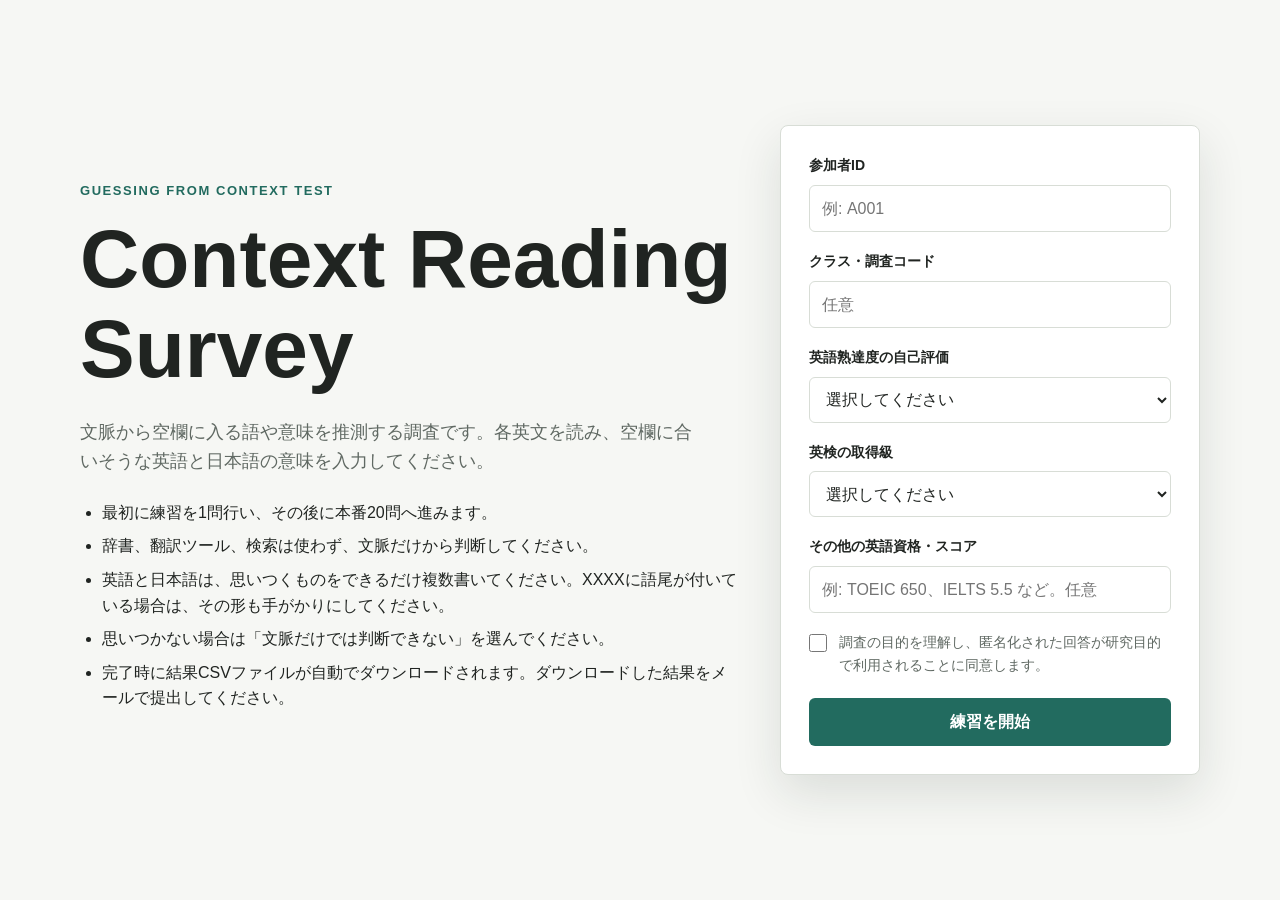
==== index.html @ 4c01d098 "Make survey available from Pages root" ====
<!doctype html>
<html lang="ja">
  <head>
    <meta charset="utf-8">
    <meta name="viewport" content="width=device-width, initial-scale=1">
    <title>GCT Cloze Survey</title>
    <link rel="stylesheet" href="assets/styles.css">
  </head>
  <body>
    <main class="app-shell">
      <section id="intro-view" class="screen is-active" aria-labelledby="intro-title">
        <div class="intro-grid">
          <div class="intro-copy">
            <p class="eyebrow">Guessing from Context Test</p>
            <h1 id="intro-title">Context Reading Survey</h1>
            <p>
              文脈から空欄に入る語や意味を推測する調査です。各英文を読み、空欄に合いそうな英語と日本語の意味を入力してください。
            </p>
            <ul class="instruction-list">
              <li>最初に練習を1問行い、その後に本番20問へ進みます。</li>
              <li>辞書、翻訳ツール、検索は使わず、文脈だけから判断してください。</li>
              <li>英語と日本語は、思いつくものをできるだけ複数書いてください。XXXXに語尾が付いている場合は、その形も手がかりにしてください。</li>
              <li>思いつかない場合は「文脈だけでは判断できない」を選んでください。</li>
              <li>完了時に結果CSVファイルが自動でダウンロードされます。ダウンロードした結果をメールで提出してください。</li>
            </ul>
          </div>

          <form id="participant-form" class="panel" autocomplete="off">
            <div class="field">
              <label for="participant-id">参加者ID</label>
              <input id="participant-id" name="participantId" type="text" placeholder="例: A001">
            </div>

            <div class="field">
              <label for="group-code">クラス・調査コード</label>
              <input id="group-code" name="groupCode" type="text" placeholder="任意">
            </div>

            <div class="field">
              <label for="english-level">英語熟達度の自己評価</label>
              <select id="english-level" name="englishLevel">
                <option value="">選択してください</option>
                <option value="beginner">初級</option>
                <option value="lower_intermediate">初中級</option>
                <option value="intermediate">中級</option>
                <option value="upper_intermediate">中上級</option>
                <option value="advanced">上級</option>
              </select>
            </div>

            <div class="field">
              <label for="eiken-level">英検の取得級</label>
              <select id="eiken-level" name="eikenLevel">
                <option value="">選択してください</option>
                <option value="none">取得なし</option>
                <option value="grade_5">5級</option>
                <option value="grade_4">4級</option>
                <option value="grade_3">3級</option>
                <option value="pre_2">準2級</option>
                <option value="grade_2">2級</option>
                <option value="pre_1">準1級</option>
                <option value="grade_1">1級</option>
                <option value="not_sure">わからない</option>
                <option value="prefer_not_to_answer">回答しない</option>
              </select>
            </div>

            <div class="field">
              <label for="other-qualification">その他の英語資格・スコア</label>
              <input id="other-qualification" name="otherQualification" type="text" placeholder="例: TOEIC 650、IELTS 5.5 など。任意">
            </div>

            <label class="check-row">
              <input id="consent" name="consent" type="checkbox" required>
              <span>調査の目的を理解し、匿名化された回答が研究目的で利用されることに同意します。</span>
            </label>

            <button class="primary-action" type="submit">練習を開始</button>
          </form>
        </div>
      </section>

      <section id="task-view" class="screen" aria-labelledby="task-title">
        <header class="task-header">
          <div>
            <p class="eyebrow">Cloze task</p>
            <h2 id="task-title">空欄補充</h2>
          </div>
          <div class="progress-block" aria-live="polite">
            <span id="progress-label">0 / 0</span>
            <div class="progress-track" aria-hidden="true">
              <div id="progress-bar" class="progress-bar"></div>
            </div>
          </div>
        </header>

        <article class="task-layout">
          <section class="passage-panel" aria-label="英文パッセージ">
            <div id="passage" class="passage"></div>
          </section>

          <form id="response-form" class="response-panel">
            <div class="field">
              <label for="answer-english">Q1. XXXXで示された箇所に当てはまる英語をできるだけたくさん書いてください</label>
              <textarea id="answer-english" name="answerEnglish" rows="4" spellcheck="false" autocomplete="off" placeholder="語形も含めて、1行に1つ、またはカンマで区切って入力"></textarea>
            </div>

            <div class="field">
              <label for="answer-japanese">Q2. XXXXで示された箇所に当てはまる日本語の意味をできるだけたくさん書いてください</label>
              <textarea id="answer-japanese" name="answerJapanese" rows="4" autocomplete="off" placeholder="1行に1つ、または読点・カンマで区切って入力"></textarea>
            </div>

            <label class="check-row">
              <input id="unknown" name="unknown" type="checkbox">
              <span>文脈だけでは判断できない</span>
            </label>

            <div class="field">
              <div class="range-label">
                <label for="confidence">確信度</label>
                <output id="confidence-output" for="confidence">50</output>
              </div>
              <input id="confidence" name="confidence" type="range" min="0" max="100" step="1" value="50">
            </div>

            <div class="button-row">
              <button id="back-button" class="secondary-action" type="button">戻る</button>
              <button id="next-button" class="primary-action" type="submit">次へ</button>
            </div>
          </form>
        </article>
      </section>

      <section id="done-view" class="screen" aria-labelledby="done-title">
        <div class="done-panel">
          <p class="eyebrow">Completed</p>
          <h2 id="done-title">回答が完了しました</h2>
          <p id="submit-status">回答データを準備しています。</p>
          <p id="email-instruction" class="email-instruction">
            ダウンロードした結果をメールで提出してください。
          </p>
          <div class="button-row">
            <a id="email-button" class="primary-action" href="#">提出メールを作成</a>
            <button id="download-button" class="secondary-action" type="button">CSVを再ダウンロード</button>
            <button id="restart-button" class="text-action" type="button">最初からやり直す</button>
          </div>
        </div>
      </section>
    </main>

    <script src="config.js"></script>
    <script src="assets/app.js"></script>
  </body>
</html>
---- assets/styles.css ----
:root {
  color-scheme: light;
  --bg: #f6f7f4;
  --surface: #ffffff;
  --text: #202421;
  --muted: #606963;
  --line: #d8ddd6;
  --accent: #226b5f;
  --accent-strong: #164d44;
  --accent-soft: #d9ebe6;
  --warning: #a44322;
  --shadow: 0 18px 48px rgba(27, 42, 34, 0.12);
}

* {
  box-sizing: border-box;
}

body {
  margin: 0;
  min-height: 100vh;
  background: var(--bg);
  color: var(--text);
  font-family: -apple-system, BlinkMacSystemFont, "Segoe UI", sans-serif;
  line-height: 1.6;
}

button,
input,
select,
a.primary-action,
a.secondary-action,
a.text-action {
  font: inherit;
}

.app-shell {
  width: min(1120px, calc(100% - 32px));
  margin: 0 auto;
  padding: 40px 0;
}

.screen {
  display: none;
}

.screen.is-active {
  display: block;
}

.intro-grid {
  display: grid;
  grid-template-columns: minmax(0, 1fr) minmax(320px, 420px);
  gap: 40px;
  align-items: center;
  min-height: calc(100vh - 80px);
}

.intro-copy h1,
.done-panel h2,
.task-header h2 {
  margin: 0;
  letter-spacing: 0;
  line-height: 1.1;
}

.intro-copy h1 {
  max-width: 720px;
  font-size: clamp(42px, 7vw, 82px);
}

.intro-copy p:not(.eyebrow) {
  max-width: 620px;
  margin: 24px 0 0;
  color: var(--muted);
  font-size: 18px;
}

.instruction-list {
  max-width: 680px;
  margin: 24px 0 0;
  padding-left: 22px;
  color: var(--text);
}

.instruction-list li {
  margin: 8px 0;
}

.eyebrow {
  margin: 0 0 12px;
  color: var(--accent);
  font-size: 13px;
  font-weight: 700;
  letter-spacing: 0.12em;
  text-transform: uppercase;
}

.panel,
.response-panel,
.passage-panel,
.done-panel {
  background: var(--surface);
  border: 1px solid var(--line);
  border-radius: 8px;
  box-shadow: var(--shadow);
}

.panel {
  padding: 28px;
}

.field {
  display: grid;
  gap: 8px;
  margin-bottom: 18px;
}

label,
.range-label {
  color: var(--text);
  font-size: 14px;
  font-weight: 700;
}

input[type="text"],
select,
textarea {
  width: 100%;
  min-height: 46px;
  border: 1px solid var(--line);
  border-radius: 6px;
  background: #fff;
  color: var(--text);
  padding: 10px 12px;
}

input[type="text"]:focus,
select:focus,
textarea:focus,
input[type="range"]:focus-visible,
button:focus-visible {
  outline: 3px solid rgba(34, 107, 95, 0.25);
  outline-offset: 2px;
}

textarea {
  min-height: 110px;
  resize: vertical;
}

textarea:disabled {
  background: #f1f3ef;
  color: var(--muted);
}

.check-row {
  display: grid;
  grid-template-columns: 20px 1fr;
  gap: 10px;
  align-items: start;
  margin: 8px 0 22px;
  color: var(--muted);
  font-weight: 500;
}

.check-row input {
  width: 18px;
  height: 18px;
  margin: 3px 0 0;
  accent-color: var(--accent);
}

.primary-action,
.secondary-action,
.text-action {
  display: inline-flex;
  align-items: center;
  justify-content: center;
  min-height: 44px;
  border-radius: 6px;
  border: 1px solid transparent;
  padding: 10px 16px;
  cursor: pointer;
  font-weight: 750;
  text-align: center;
  text-decoration: none;
}

.primary-action {
  width: 100%;
  background: var(--accent);
  color: #fff;
}

.primary-action:hover {
  background: var(--accent-strong);
}

.secondary-action {
  background: #fff;
  border-color: var(--line);
  color: var(--text);
}

.secondary-action:hover {
  border-color: var(--accent);
}

.text-action {
  background: transparent;
  color: var(--accent);
}

.task-header {
  display: flex;
  justify-content: space-between;
  gap: 24px;
  align-items: end;
  margin-bottom: 24px;
}

.task-header h2,
.done-panel h2 {
  font-size: 34px;
}

.progress-block {
  width: min(300px, 42vw);
}

#progress-label {
  display: block;
  margin-bottom: 8px;
  color: var(--muted);
  font-size: 14px;
  font-weight: 700;
  text-align: right;
}

.progress-track {
  height: 10px;
  overflow: hidden;
  border-radius: 999px;
  background: #e4e8e1;
}

.progress-bar {
  width: 0;
  height: 100%;
  border-radius: inherit;
  background: var(--accent);
  transition: width 180ms ease;
}

.task-layout {
  display: grid;
  grid-template-columns: minmax(0, 1fr) minmax(300px, 360px);
  gap: 24px;
  align-items: start;
}

.passage-panel {
  min-height: 360px;
  padding: 34px;
}

.passage {
  font-size: 22px;
  line-height: 1.85;
}

.blank {
  display: inline-flex;
  min-width: 82px;
  padding: 0 8px;
  justify-content: center;
  font-weight: 700;
  border-bottom: 3px solid var(--accent);
  color: var(--text);
  transform: translateY(-2px);
}

.response-panel {
  padding: 24px;
  position: sticky;
  top: 24px;
}

.range-label {
  display: flex;
  justify-content: space-between;
  gap: 12px;
}

input[type="range"] {
  width: 100%;
  accent-color: var(--accent);
}

.button-row {
  display: flex;
  gap: 12px;
  align-items: center;
}

.button-row .primary-action,
.button-row .secondary-action {
  width: auto;
  flex: 1;
}

.done-panel {
  width: min(680px, 100%);
  margin: 16vh auto 0;
  padding: 34px;
}

.done-panel p:not(.eyebrow) {
  color: var(--muted);
}

.done-panel code {
  color: var(--text);
  font-family: ui-monospace, SFMono-Regular, Menlo, Consolas, monospace;
  font-size: 0.95em;
}

.email-instruction {
  margin-top: 10px;
}

.is-hidden {
  display: none !important;
}

.error-text {
  color: var(--warning);
}

@media (max-width: 820px) {
  .app-shell {
    width: min(100% - 24px, 720px);
    padding: 24px 0;
  }

  .intro-grid,
  .task-layout {
    grid-template-columns: 1fr;
  }

  .intro-grid {
    min-height: auto;
    gap: 28px;
  }

  .intro-copy h1 {
    font-size: 46px;
  }

  .task-header {
    align-items: stretch;
    flex-direction: column;
  }

  .progress-block {
    width: 100%;
  }

  #progress-label {
    text-align: left;
  }

  .passage-panel {
    min-height: 0;
    padding: 24px;
  }

  .passage {
    font-size: 18px;
  }

  .response-panel {
    position: static;
  }
}
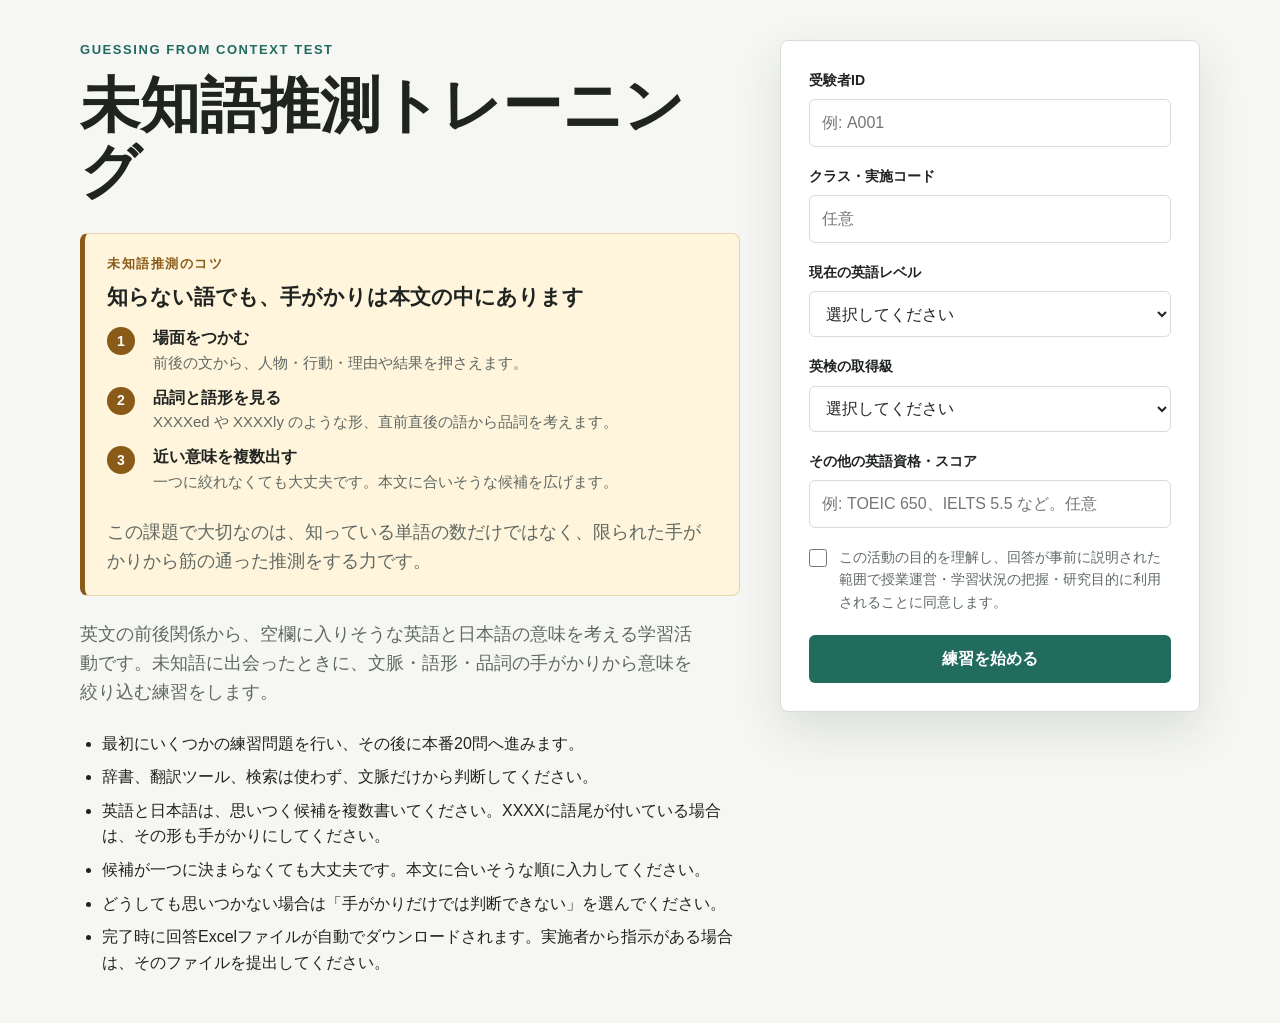
==== commit 323bef76: "Make cloze activity classroom-ready" ====
--- a/index.html
+++ b/index.html
@@ -3,7 +3,7 @@
   <head>
     <meta charset="utf-8">
     <meta name="viewport" content="width=device-width, initial-scale=1">
-    <title>GCT Cloze Survey</title>
+    <title>GCT 未知語推測トレーニング</title>
     <link rel="stylesheet" href="assets/styles.css">
   </head>
   <body>
@@ -12,32 +12,67 @@
         <div class="intro-grid">
           <div class="intro-copy">
             <p class="eyebrow">Guessing from Context Test</p>
-            <h1 id="intro-title">Context Reading Survey</h1>
+            <h1 id="intro-title">未知語推測トレーニング</h1>
+
+            <section class="strategy-panel" aria-labelledby="strategy-title">
+              <p class="eyebrow">未知語推測のコツ</p>
+              <h2 id="strategy-title">知らない語でも、手がかりは本文の中にあります</h2>
+              <ol class="strategy-list">
+                <li>
+                  <strong>場面をつかむ</strong>
+                  <span>前後の文から、人物・行動・理由や結果を押さえます。</span>
+                </li>
+                <li>
+                  <strong>品詞と語形を見る</strong>
+                  <span>XXXXed や XXXXly のような形、直前直後の語から品詞を考えます。</span>
+                </li>
+                <li>
+                  <strong>近い意味を複数出す</strong>
+                  <span>一つに絞れなくても大丈夫です。本文に合いそうな候補を広げます。</span>
+                </li>
+              </ol>
+              <p class="strategy-note">
+                この課題で大切なのは、知っている単語の数だけではなく、限られた手がかりから筋の通った推測をする力です。
+              </p>
+            </section>
+
             <p>
-              文脈から空欄に入る語や意味を推測する調査です。各英文を読み、空欄に合いそうな英語と日本語の意味を入力してください。
+              英文の前後関係から、空欄に入りそうな英語と日本語の意味を考える学習活動です。未知語に出会ったときに、文脈・語形・品詞の手がかりから意味を絞り込む練習をします。
             </p>
             <ul class="instruction-list">
-              <li>最初に練習を1問行い、その後に本番20問へ進みます。</li>
+              <li>最初にいくつかの練習問題を行い、その後に本番20問へ進みます。</li>
               <li>辞書、翻訳ツール、検索は使わず、文脈だけから判断してください。</li>
-              <li>英語と日本語は、思いつくものをできるだけ複数書いてください。XXXXに語尾が付いている場合は、その形も手がかりにしてください。</li>
-              <li>思いつかない場合は「文脈だけでは判断できない」を選んでください。</li>
-              <li>完了時に結果CSVファイルが自動でダウンロードされます。ダウンロードした結果をメールで提出してください。</li>
+              <li>英語と日本語は、思いつく候補を複数書いてください。XXXXに語尾が付いている場合は、その形も手がかりにしてください。</li>
+              <li>候補が一つに決まらなくても大丈夫です。本文に合いそうな順に入力してください。</li>
+              <li>どうしても思いつかない場合は「手がかりだけでは判断できない」を選んでください。</li>
+              <li>完了時に回答Excelファイルが自動でダウンロードされます。実施者から指示がある場合は、そのファイルを提出してください。</li>
             </ul>
           </div>
 
           <form id="participant-form" class="panel" autocomplete="off">
+            <div id="draft-banner" class="draft-banner is-hidden" role="status" aria-live="polite">
+              <p>
+                <strong>途中の回答があります</strong>
+                <span>同じ受験者の場合は続きから再開できます。共有端末で別の受験者が使う場合は、新しく開始してください。</span>
+              </p>
+              <div class="draft-actions">
+                <button id="resume-draft-button" class="secondary-action" type="button">続きから再開</button>
+                <button id="clear-draft-button" class="text-action" type="button">新しく開始</button>
+              </div>
+            </div>
+
             <div class="field">
-              <label for="participant-id">参加者ID</label>
+              <label for="participant-id">受験者ID</label>
               <input id="participant-id" name="participantId" type="text" placeholder="例: A001">
             </div>
 
             <div class="field">
-              <label for="group-code">クラス・調査コード</label>
+              <label for="group-code">クラス・実施コード</label>
               <input id="group-code" name="groupCode" type="text" placeholder="任意">
             </div>
 
             <div class="field">
-              <label for="english-level">英語熟達度の自己評価</label>
+              <label for="english-level">現在の英語レベル</label>
               <select id="english-level" name="englishLevel">
                 <option value="">選択してください</option>
                 <option value="beginner">初級</option>
@@ -72,10 +107,10 @@
 
             <label class="check-row">
               <input id="consent" name="consent" type="checkbox" required>
-              <span>調査の目的を理解し、匿名化された回答が研究目的で利用されることに同意します。</span>
+              <span>この活動の目的を理解し、回答が事前に説明された範囲で授業運営・学習状況の把握・研究目的に利用されることに同意します。</span>
             </label>
 
-            <button class="primary-action" type="submit">練習を開始</button>
+            <button class="primary-action" type="submit">練習を始める</button>
           </form>
         </div>
       </section>
@@ -83,8 +118,8 @@
       <section id="task-view" class="screen" aria-labelledby="task-title">
         <header class="task-header">
           <div>
-            <p class="eyebrow">Cloze task</p>
-            <h2 id="task-title">空欄補充</h2>
+            <p class="eyebrow">Context clue practice</p>
+            <h2 id="task-title">文脈から推測</h2>
           </div>
           <div class="progress-block" aria-live="polite">
             <span id="progress-label">0 / 0</span>
@@ -101,18 +136,18 @@
 
           <form id="response-form" class="response-panel">
             <div class="field">
-              <label for="answer-english">Q1. XXXXで示された箇所に当てはまる英語をできるだけたくさん書いてください</label>
-              <textarea id="answer-english" name="answerEnglish" rows="4" spellcheck="false" autocomplete="off" placeholder="語形も含めて、1行に1つ、またはカンマで区切って入力"></textarea>
+              <label for="answer-english">Q1. XXXXに入りそうな英語候補</label>
+              <textarea id="answer-english" name="answerEnglish" rows="4" spellcheck="false" autocomplete="off" placeholder="例: 動詞や名詞など。1行に1つ、またはカンマで区切って入力"></textarea>
             </div>
 
             <div class="field">
-              <label for="answer-japanese">Q2. XXXXで示された箇所に当てはまる日本語の意味をできるだけたくさん書いてください</label>
-              <textarea id="answer-japanese" name="answerJapanese" rows="4" autocomplete="off" placeholder="1行に1つ、または読点・カンマで区切って入力"></textarea>
+              <label for="answer-japanese">Q2. その語が表しそうな日本語の意味</label>
+              <textarea id="answer-japanese" name="answerJapanese" rows="4" autocomplete="off" placeholder="例: 近い意味を複数。1行に1つ、または読点・カンマで区切って入力"></textarea>
             </div>
 
             <label class="check-row">
               <input id="unknown" name="unknown" type="checkbox">
-              <span>文脈だけでは判断できない</span>
+              <span>手がかりだけでは判断できない</span>
             </label>
 
             <div class="field">
@@ -120,7 +155,11 @@
                 <label for="confidence">確信度</label>
                 <output id="confidence-output" for="confidence">50</output>
               </div>
-              <input id="confidence" name="confidence" type="range" min="0" max="100" step="1" value="50">
+              <input id="confidence" name="confidence" type="range" min="0" max="100" step="1" value="50" aria-describedby="confidence-help">
+              <div id="confidence-help" class="scale-help">
+                <span>0: まったく自信がない</span>
+                <span>100: とても自信がある</span>
+              </div>
             </div>
 
             <div class="button-row">
@@ -134,15 +173,15 @@
       <section id="done-view" class="screen" aria-labelledby="done-title">
         <div class="done-panel">
           <p class="eyebrow">Completed</p>
-          <h2 id="done-title">回答が完了しました</h2>
+          <h2 id="done-title">学習活動が完了しました</h2>
           <p id="submit-status">回答データを準備しています。</p>
           <p id="email-instruction" class="email-instruction">
-            ダウンロードした結果をメールで提出してください。
+            実施者から指示がある場合は、ダウンロードした回答Excelファイルを提出してください。
           </p>
           <div class="button-row">
             <a id="email-button" class="primary-action" href="#">提出メールを作成</a>
-            <button id="download-button" class="secondary-action" type="button">CSVを再ダウンロード</button>
-            <button id="restart-button" class="text-action" type="button">最初からやり直す</button>
+            <button id="download-button" class="secondary-action" type="button">回答Excelを再ダウンロード</button>
+            <button id="restart-button" class="text-action" type="button">もう一度やり直す</button>
           </div>
         </div>
       </section>
--- a/assets/styles.css
+++ b/assets/styles.css
@@ -8,6 +8,9 @@
   --accent: #226b5f;
   --accent-strong: #164d44;
   --accent-soft: #d9ebe6;
+  --skill: #8a5a18;
+  --skill-soft: #fff4dc;
+  --skill-line: #e8d5ae;
   --warning: #a44322;
   --shadow: 0 18px 48px rgba(27, 42, 34, 0.12);
 }
@@ -52,7 +55,7 @@
   display: grid;
   grid-template-columns: minmax(0, 1fr) minmax(320px, 420px);
   gap: 40px;
-  align-items: center;
+  align-items: start;
   min-height: calc(100vh - 80px);
 }
 
@@ -66,7 +69,7 @@
 
 .intro-copy h1 {
   max-width: 720px;
-  font-size: clamp(42px, 7vw, 82px);
+  font-size: clamp(38px, 5vw, 60px);
 }
 
 .intro-copy p:not(.eyebrow) {
@@ -74,6 +77,81 @@
   margin: 24px 0 0;
   color: var(--muted);
   font-size: 18px;
+}
+
+.strategy-panel {
+  max-width: 720px;
+  margin: 28px 0 0;
+  padding: 20px 22px;
+  border: 1px solid var(--skill-line);
+  border-left: 5px solid var(--skill);
+  border-radius: 8px;
+  background: var(--skill-soft);
+}
+
+.strategy-panel .eyebrow {
+  margin-bottom: 8px;
+  color: var(--skill);
+}
+
+.strategy-panel h2 {
+  margin: 0;
+  font-size: 21px;
+  line-height: 1.35;
+  letter-spacing: 0;
+}
+
+.strategy-list {
+  display: grid;
+  gap: 12px;
+  margin: 16px 0 0;
+  padding: 0;
+  list-style: none;
+  counter-reset: strategy;
+}
+
+.strategy-list li {
+  display: grid;
+  grid-template-columns: 34px 1fr;
+  gap: 2px 12px;
+  align-items: start;
+  counter-increment: strategy;
+}
+
+.strategy-list li::before {
+  grid-row: 1 / span 2;
+  display: inline-flex;
+  align-items: center;
+  justify-content: center;
+  width: 28px;
+  height: 28px;
+  border-radius: 999px;
+  background: var(--skill);
+  color: #fff;
+  content: counter(strategy);
+  font-size: 14px;
+  font-weight: 800;
+}
+
+.strategy-list strong,
+.strategy-list span {
+  grid-column: 2;
+}
+
+.strategy-list strong {
+  line-height: 1.35;
+}
+
+.strategy-list span {
+  color: var(--muted);
+  font-size: 15px;
+}
+
+.intro-copy .strategy-note {
+  max-width: none;
+  margin: 16px 0 0;
+  color: #5f4a24;
+  font-size: 15px;
 }
 
 .instruction-list {
@@ -108,6 +186,43 @@
 
 .panel {
   padding: 28px;
+}
+
+.draft-banner {
+  display: grid;
+  gap: 14px;
+  margin-bottom: 22px;
+  padding: 16px;
+  border: 1px solid var(--skill-line);
+  border-radius: 8px;
+  background: var(--skill-soft);
+}
+
+.draft-banner p {
+  display: grid;
+  gap: 4px;
+  margin: 0;
+}
+
+.draft-banner strong {
+  color: var(--text);
+  font-size: 15px;
+}
+
+.draft-banner span {
+  color: var(--muted);
+  font-size: 14px;
+}
+
+.draft-actions {
+  display: flex;
+  flex-wrap: wrap;
+  gap: 10px;
+}
+
+.draft-actions .secondary-action,
+.draft-actions .text-action {
+  flex: 1 1 150px;
 }
 
 .field {
@@ -298,8 +413,17 @@
   accent-color: var(--accent);
 }
 
+.scale-help {
+  display: flex;
+  justify-content: space-between;
+  gap: 12px;
+  color: var(--muted);
+  font-size: 12px;
+}
+
 .button-row {
   display: flex;
+  flex-wrap: wrap;
   gap: 12px;
   align-items: center;
 }
@@ -310,6 +434,10 @@
   flex: 1;
 }
 
+.button-row .text-action {
+  flex: 1 1 100%;
+}
+
 .done-panel {
   width: min(680px, 100%);
   margin: 16vh auto 0;
@@ -358,6 +486,23 @@
     font-size: 46px;
   }
 
+  .strategy-panel {
+    padding: 16px;
+  }
+
+  .strategy-panel h2 {
+    font-size: 19px;
+  }
+
+  .strategy-list {
+    gap: 10px;
+  }
+
+  .strategy-list span,
+  .intro-copy .strategy-note {
+    font-size: 14px;
+  }
+
   .task-header {
     align-items: stretch;
     flex-direction: column;
